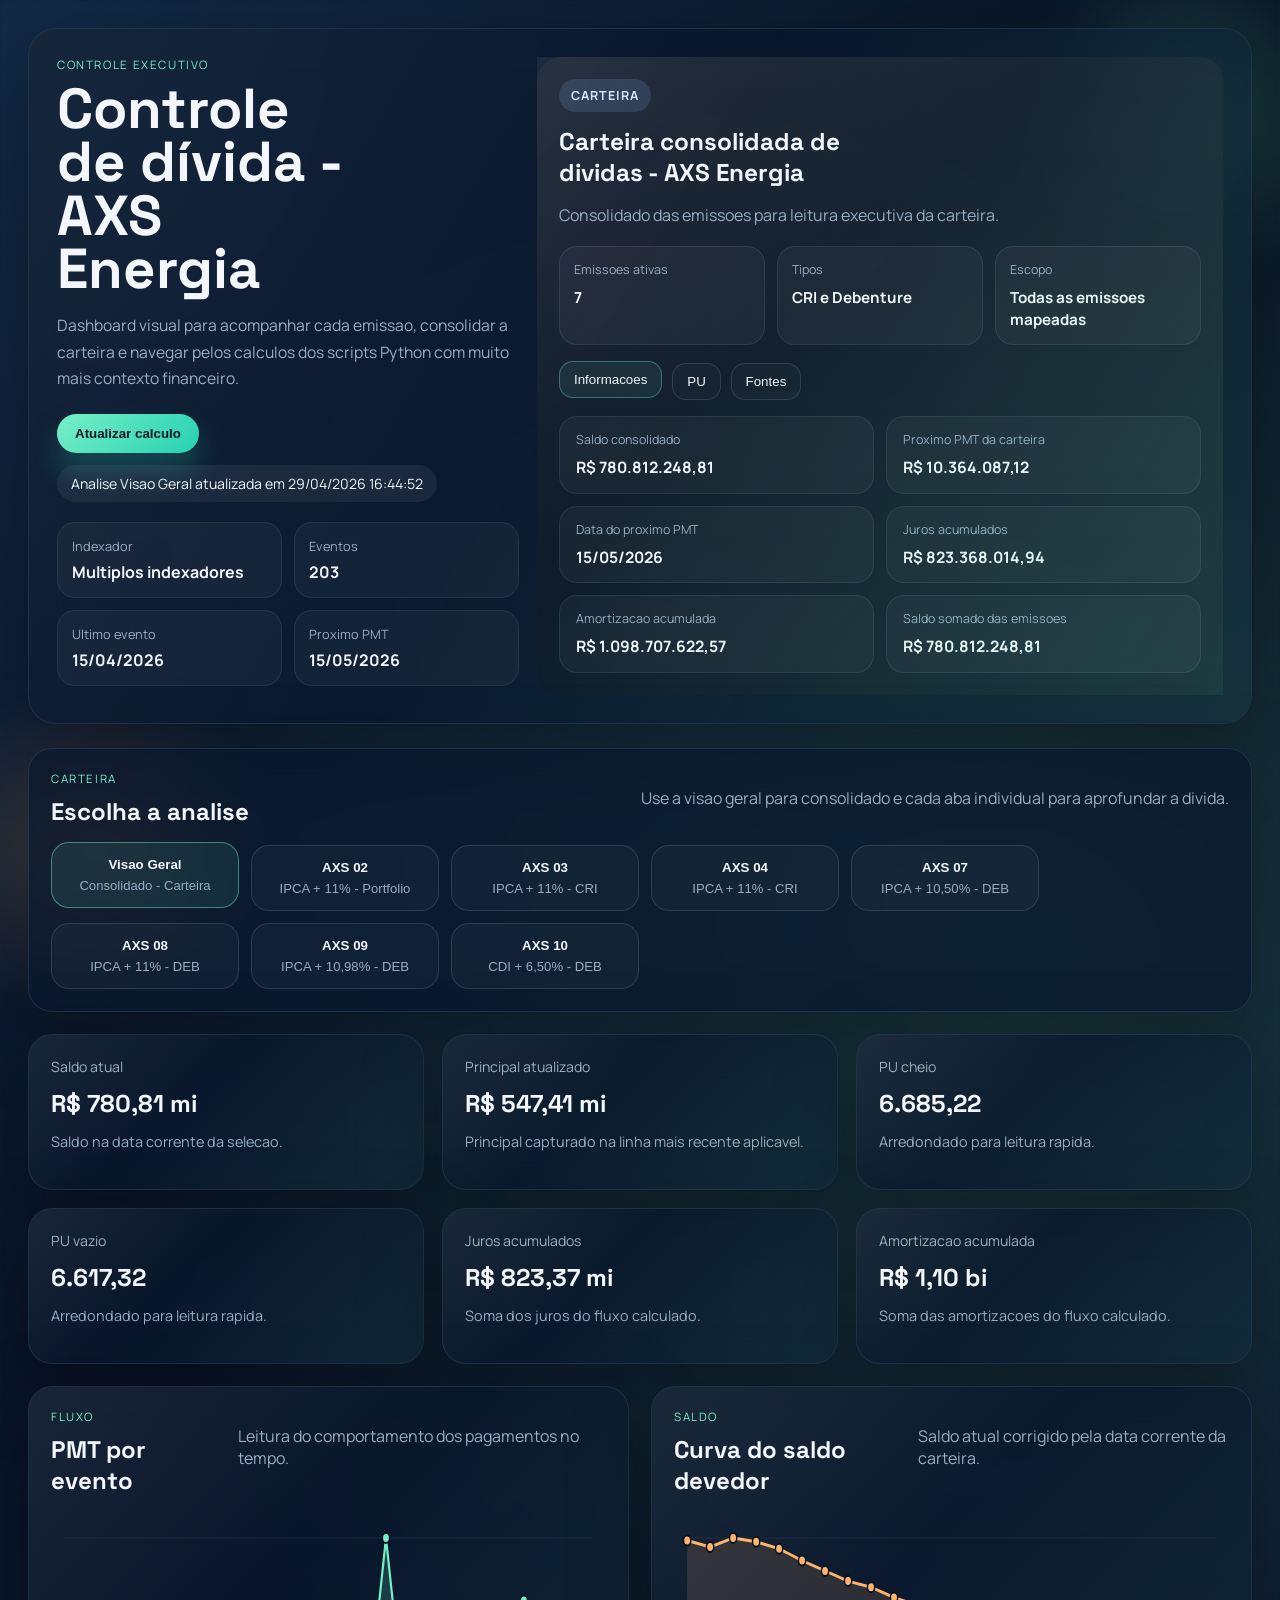
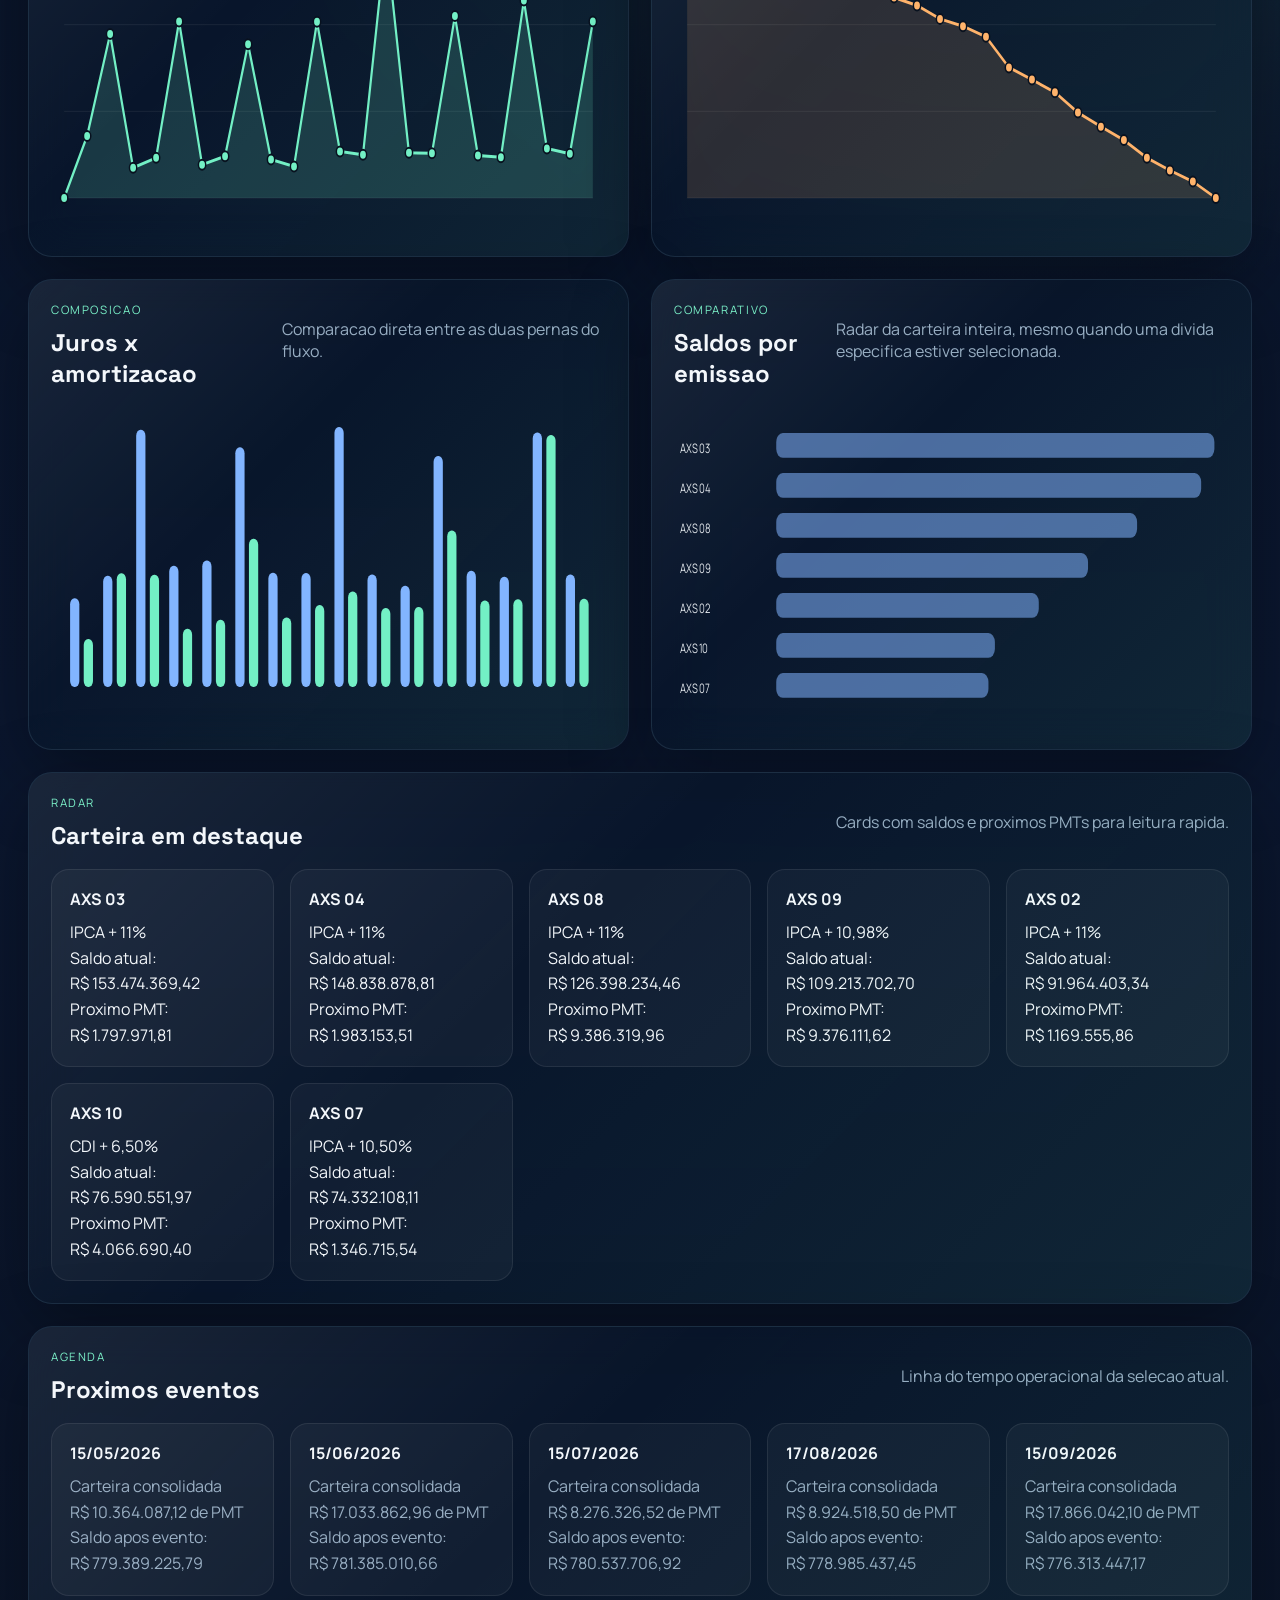
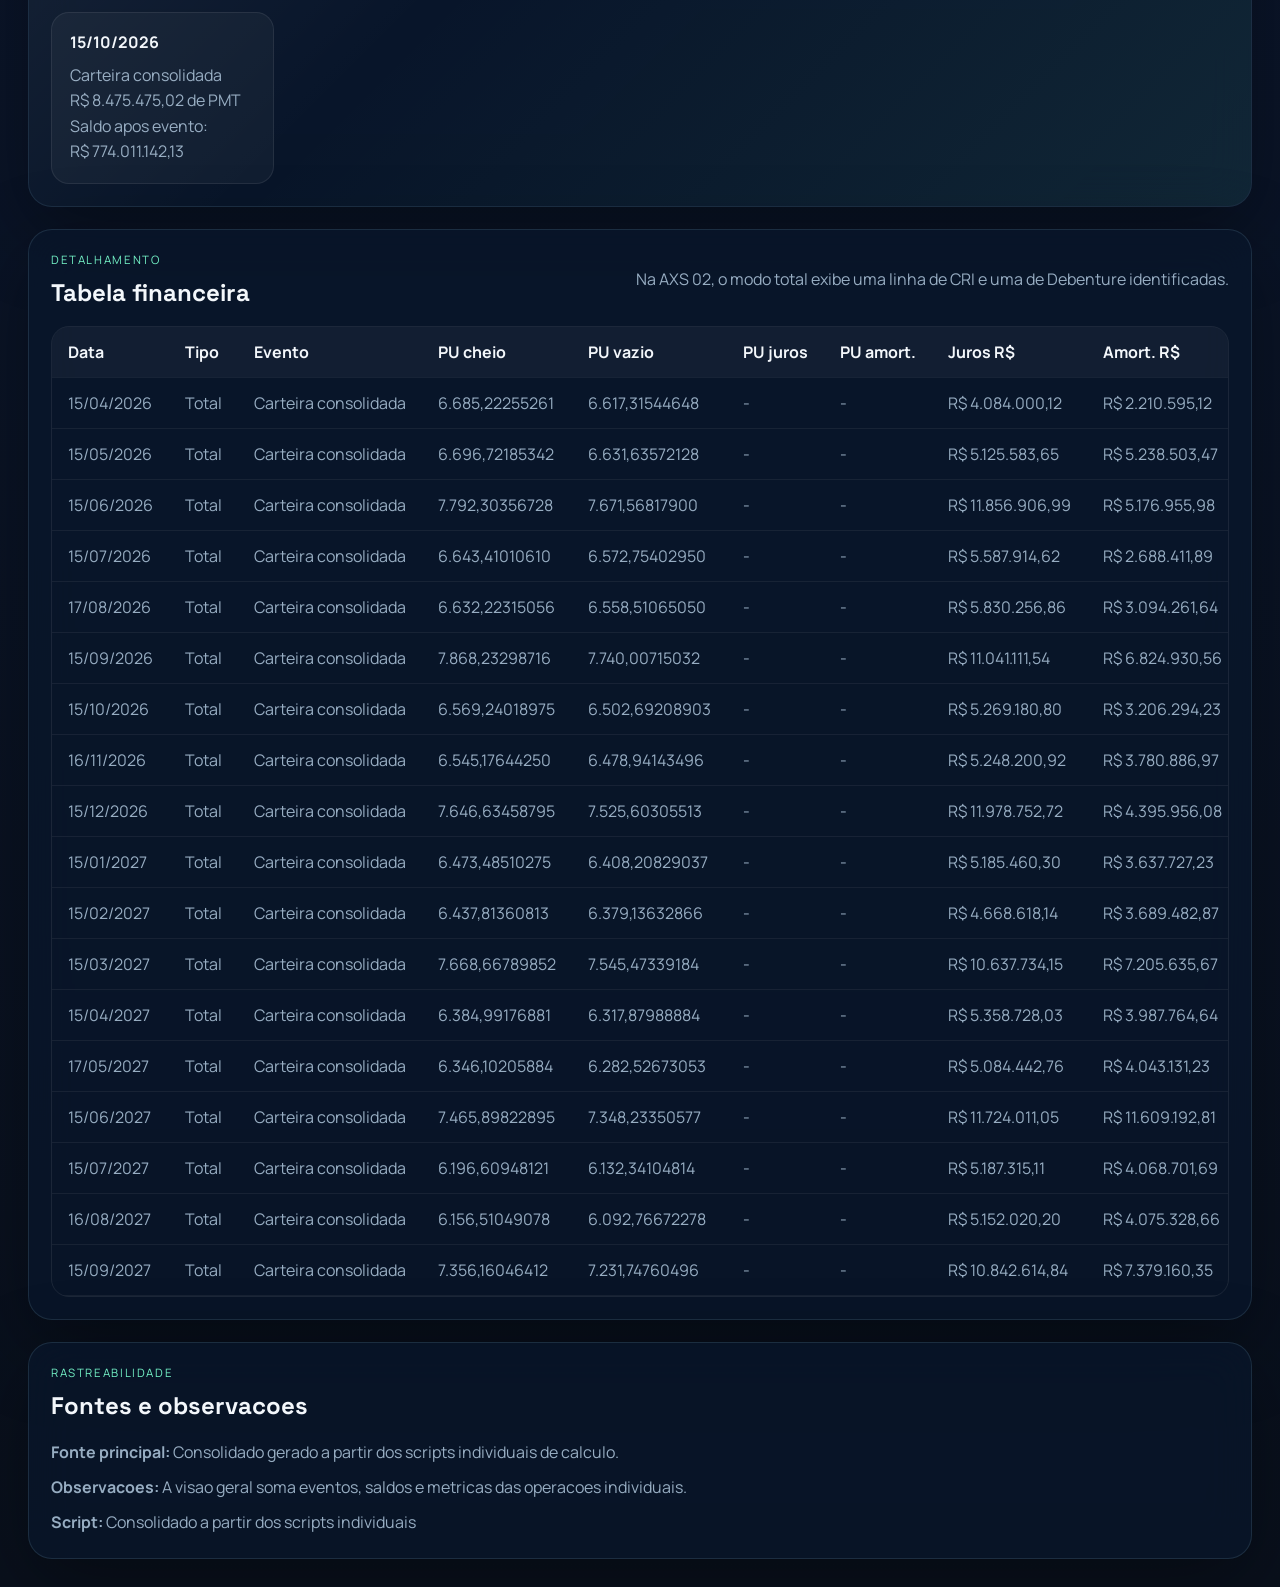
==== index.html @ 57025187 "Add files via upload" ====
<!DOCTYPE html>
<html lang="pt-BR">
<head>
  <meta charset="UTF-8">
  <meta name="viewport" content="width=device-width, initial-scale=1.0">
  <title>Controle de d&iacute;vida - AXS Energia</title>
  <link rel="preconnect" href="https://fonts.googleapis.com">
  <link rel="preconnect" href="https://fonts.gstatic.com" crossorigin>
  <link href="https://fonts.googleapis.com/css2?family=Space+Grotesk:wght@400;500;700&family=Manrope:wght@400;500;600;700;800&display=swap" rel="stylesheet">
  <link rel="stylesheet" href="./dashboard.css">
</head>
<body>
  <div class="page-shell">
    <div class="ambient ambient-a"></div>
    <div class="ambient ambient-b"></div>

    <header class="hero">
      <div class="hero-copy">
        <p class="eyebrow">Controle executivo</p>
        <h1>Controle de d&iacute;vida - AXS Energia</h1>
        <p class="hero-text">
          Dashboard visual para acompanhar cada emissao, consolidar a carteira e navegar
          pelos calculos dos scripts Python com muito mais contexto financeiro.
        </p>
        <div class="hero-actions">
          <button id="refreshButton" class="primary-button" type="button">Atualizar calculo</button>
          <span id="statusPill" class="status-pill">Carregando operacoes...</span>
        </div>
        <div id="heroMiniMetrics" class="hero-mini-metrics"></div>
      </div>

      <section class="instrument-panel tilt-card">
        <div class="instrument-header">
          <span id="operationBadge" class="badge-pill">Carteira</span>
          <h2 id="activeOperationName">Selecionando operacao...</h2>
          <p id="activeOperationDescription" class="highlight-text">Preparando o dashboard.</p>
        </div>

        <div id="identityGrid" class="identity-grid"></div>

        <div class="info-tabs">
          <button class="info-tab active" data-panel="overview" type="button">Informacoes</button>
          <button class="info-tab" data-panel="pu" type="button">PU</button>
          <button class="info-tab" data-panel="sources" type="button">Fontes</button>
        </div>

        <div id="infoPanelContent" class="info-panel-content"></div>
      </section>
    </header>

    <main class="content-grid">
      <section class="panel panel-wide">
        <div class="panel-header">
          <div>
            <p class="section-kicker">Carteira</p>
            <h2>Escolha a analise</h2>
          </div>
          <p class="section-note">Use a visao geral para consolidado e cada aba individual para aprofundar a divida.</p>
        </div>
        <div id="operationTabs" class="operation-tabs"></div>
        <div id="variantSection" class="variant-section hidden">
          <div class="variant-header">
            <span>Visao da AXS 02</span>
            <small>Sem selecao extra, o dashboard mostra o total somado de CRI + Debenture.</small>
          </div>
          <div id="variantTabs" class="variant-tabs"></div>
        </div>
      </section>

      <section id="metricsGrid" class="metrics-grid"></section>

      <section class="panel chart-panel tilt-card">
        <div class="panel-header">
          <div>
            <p class="section-kicker">Fluxo</p>
            <h2>PMT por evento</h2>
          </div>
          <p class="section-note">Leitura do comportamento dos pagamentos no tempo.</p>
        </div>
        <div class="chart-wrap">
          <svg id="paymentsChart" class="chart-svg" viewBox="0 0 760 320" preserveAspectRatio="none"></svg>
          <div id="paymentsTooltip" class="chart-tooltip hidden"></div>
        </div>
      </section>

      <section class="panel chart-panel tilt-card">
        <div class="panel-header">
          <div>
            <p class="section-kicker">Saldo</p>
            <h2>Curva do saldo devedor</h2>
          </div>
          <p class="section-note">Saldo atual corrigido pela data corrente da carteira.</p>
        </div>
        <div class="chart-wrap">
          <svg id="balanceChart" class="chart-svg" viewBox="0 0 760 320" preserveAspectRatio="none"></svg>
          <div id="balanceTooltip" class="chart-tooltip hidden"></div>
        </div>
      </section>

      <section class="panel chart-panel tilt-card">
        <div class="panel-header">
          <div>
            <p class="section-kicker">Composicao</p>
            <h2>Juros x amortizacao</h2>
          </div>
          <p class="section-note">Comparacao direta entre as duas pernas do fluxo.</p>
        </div>
        <div class="chart-wrap">
          <svg id="compositionChart" class="chart-svg" viewBox="0 0 760 320" preserveAspectRatio="none"></svg>
          <div id="compositionTooltip" class="chart-tooltip hidden"></div>
        </div>
      </section>

      <section class="panel chart-panel tilt-card">
        <div class="panel-header">
          <div>
            <p class="section-kicker">Comparativo</p>
            <h2>Saldos por emissao</h2>
          </div>
          <p class="section-note">Radar da carteira inteira, mesmo quando uma divida especifica estiver selecionada.</p>
        </div>
        <div class="chart-wrap">
          <svg id="comparisonChart" class="chart-svg" viewBox="0 0 760 320" preserveAspectRatio="none"></svg>
          <div id="comparisonTooltip" class="chart-tooltip hidden"></div>
        </div>
      </section>

      <section class="panel panel-wide tilt-card">
        <div class="panel-header">
          <div>
            <p class="section-kicker">Radar</p>
            <h2>Carteira em destaque</h2>
          </div>
          <p class="section-note">Cards com saldos e proximos PMTs para leitura rapida.</p>
        </div>
        <div id="comparisonCards" class="comparison-cards"></div>
      </section>

      <section class="panel panel-wide tilt-card">
        <div class="panel-header">
          <div>
            <p class="section-kicker">Agenda</p>
            <h2>Proximos eventos</h2>
          </div>
          <p class="section-note">Linha do tempo operacional da selecao atual.</p>
        </div>
        <div id="timeline" class="timeline"></div>
      </section>

      <section class="panel panel-wide">
        <div class="panel-header">
          <div>
            <p class="section-kicker">Detalhamento</p>
            <h2>Tabela financeira</h2>
          </div>
          <p class="section-note">Na AXS 02, o modo total exibe uma linha de CRI e uma de Debenture identificadas.</p>
        </div>
        <div class="table-shell">
          <table class="data-table">
            <thead>
              <tr>
                <th>Data</th>
                <th>Tipo</th>
                <th>Evento</th>
                <th>PU cheio</th>
                <th>PU vazio</th>
                <th>PU juros</th>
                <th>PU amort.</th>
                <th>Juros R$</th>
                <th>Amort. R$</th>
                <th>PMT total</th>
                <th>Principal</th>
                <th>Saldo</th>
              </tr>
            </thead>
            <tbody id="eventsTableBody"></tbody>
          </table>
        </div>
      </section>

      <section class="panel panel-wide source-panel">
        <div class="panel-header">
          <div>
            <p class="section-kicker">Rastreabilidade</p>
            <h2>Fontes e observacoes</h2>
          </div>
        </div>
        <div id="sourceInfo" class="source-info"></div>
      </section>
    </main>
  </div>

  <script src="./dashboard.js"></script>
</body>
</html>
---- dashboard.css ----
:root {
  --panel: rgba(9, 23, 43, 0.72);
  --panel-border: rgba(170, 225, 255, 0.12);
  --text: #f3f7fb;
  --muted: #97adc2;
  --accent: #73f0c5;
  --accent-strong: #21d0b2;
  --accent-blue: #82b5ff;
  --shadow: 0 24px 80px rgba(0, 0, 0, 0.35);
}

* {
  box-sizing: border-box;
}

html,
body {
  margin: 0;
  min-height: 100%;
  background:
    radial-gradient(circle at top left, rgba(72, 158, 255, 0.18), transparent 28%),
    radial-gradient(circle at 80% 20%, rgba(115, 240, 197, 0.18), transparent 24%),
    linear-gradient(180deg, #07111f 0%, #0b1730 48%, #09101c 100%);
  color: var(--text);
  font-family: "Manrope", sans-serif;
}

body {
  overflow-x: hidden;
}

.page-shell {
  position: relative;
  padding: 28px;
}

.ambient {
  position: fixed;
  width: 340px;
  height: 340px;
  filter: blur(30px);
  opacity: 0.28;
  pointer-events: none;
}

.ambient-a {
  top: -60px;
  right: -80px;
  background: radial-gradient(circle, rgba(115, 240, 197, 0.85), transparent 68%);
}

.ambient-b {
  bottom: -120px;
  left: -80px;
  background: radial-gradient(circle, rgba(255, 179, 107, 0.85), transparent 70%);
}

.hero,
.panel,
.metric-card {
  backdrop-filter: blur(22px);
  background: var(--panel);
  border: 1px solid var(--panel-border);
  box-shadow: var(--shadow);
}

.hero {
  display: grid;
  grid-template-columns: minmax(320px, 0.74fr) minmax(460px, 1.1fr);
  gap: 18px;
  padding: 28px;
  border-radius: 28px;
  position: relative;
  overflow: hidden;
}

.hero::after {
  content: "";
  position: absolute;
  inset: 0;
  background: linear-gradient(120deg, rgba(255, 255, 255, 0.05), transparent 45%, rgba(115, 240, 197, 0.1));
  pointer-events: none;
}

.eyebrow,
.section-kicker {
  text-transform: uppercase;
  letter-spacing: 0.14em;
  font-size: 0.72rem;
  color: var(--accent);
  margin: 0 0 10px;
}

.hero h1,
.hero h2,
.panel h2,
.metric-value {
  font-family: "Space Grotesk", sans-serif;
  margin: 0;
}

.hero h1 {
  max-width: 8ch;
  font-size: clamp(2.1rem, 4.4vw, 4rem);
  line-height: 0.95;
}

.hero-text,
.highlight-text,
.section-note,
.source-info,
.timeline-item p,
.metric-subtitle,
.identity-card span,
.data-pair label,
.variant-header small {
  color: var(--muted);
}

.hero-text {
  max-width: 52ch;
  font-size: 0.98rem;
  line-height: 1.7;
  margin: 16px 0 0;
}

.hero-actions {
  display: flex;
  align-items: center;
  gap: 12px;
  margin-top: 22px;
  flex-wrap: wrap;
}

.hero-mini-metrics {
  display: grid;
  grid-template-columns: repeat(2, minmax(0, 1fr));
  gap: 12px;
  margin-top: 20px;
}

.hero-mini-card,
.identity-card,
.comparison-card,
.timeline-item,
.data-pair,
.variant-tab {
  border-radius: 18px;
  background: rgba(255, 255, 255, 0.04);
  border: 1px solid rgba(255, 255, 255, 0.08);
}

.hero-mini-card {
  padding: 14px;
}

.hero-mini-card span {
  display: block;
  color: var(--muted);
  font-size: 0.8rem;
  margin-bottom: 6px;
}

.hero-mini-card strong {
  font-size: 1rem;
}

.primary-button {
  border: 0;
  border-radius: 999px;
  padding: 12px 18px;
  background: linear-gradient(135deg, var(--accent), var(--accent-strong));
  color: #07111f;
  font-weight: 800;
  cursor: pointer;
  transition: transform 180ms ease, box-shadow 180ms ease;
  box-shadow: 0 18px 30px rgba(33, 208, 178, 0.25);
}

.primary-button:hover {
  transform: translateY(-2px) scale(1.01);
}

.status-pill {
  border-radius: 999px;
  padding: 9px 14px;
  background: rgba(255, 255, 255, 0.06);
  color: var(--text);
  font-size: 0.88rem;
}

.instrument-panel {
  border-radius: 24px;
  padding: 22px;
  align-self: stretch;
  justify-self: end;
  width: 100%;
  max-width: 760px;
  background:
    linear-gradient(180deg, rgba(255, 255, 255, 0.06), rgba(255, 255, 255, 0.02)),
    rgba(8, 17, 31, 0.65);
}

.instrument-header h2 {
  font-size: clamp(1.4rem, 1.9vw, 2rem);
  margin-top: 14px;
  max-width: 20ch;
}

.badge-pill {
  display: inline-flex;
  align-items: center;
  justify-content: center;
  min-width: 64px;
  border-radius: 999px;
  padding: 8px 12px;
  background: rgba(130, 181, 255, 0.16);
  color: #d8e6ff;
  font-size: 0.78rem;
  font-weight: 700;
  letter-spacing: 0.08em;
  text-transform: uppercase;
}

.identity-grid {
  display: grid;
  grid-template-columns: repeat(3, minmax(0, 1fr));
  gap: 12px;
  margin-top: 20px;
}

.identity-card {
  padding: 14px;
}

.identity-card span {
  display: block;
  font-size: 0.78rem;
  margin-bottom: 8px;
}

.identity-card strong {
  font-size: 0.95rem;
}

.info-tabs {
  display: flex;
  gap: 10px;
  margin-top: 18px;
  flex-wrap: wrap;
}

.info-tab {
  border: 1px solid rgba(255, 255, 255, 0.12);
  background: rgba(255, 255, 255, 0.02);
  color: var(--text);
  border-radius: 14px;
  padding: 10px 14px;
  cursor: pointer;
  transition: transform 180ms ease, background 180ms ease, border-color 180ms ease;
}

.info-tab.active,
.info-tab:hover,
.variant-tab.active,
.variant-tab:hover {
  transform: translateY(-2px);
  background: rgba(115, 240, 197, 0.08);
  border-color: rgba(115, 240, 197, 0.35);
}

.info-panel-content {
  margin-top: 16px;
}

.info-grid {
  display: grid;
  grid-template-columns: repeat(2, minmax(0, 1fr));
  gap: 12px;
}

.data-pair {
  padding: 14px 16px;
}

.data-pair label {
  display: block;
  font-size: 0.78rem;
  margin-bottom: 8px;
}

.data-pair strong {
  font-size: 0.98rem;
  line-height: 1.45;
}

.content-grid {
  display: grid;
  grid-template-columns: repeat(12, minmax(0, 1fr));
  gap: 22px;
  margin-top: 24px;
}

.panel,
.metric-card {
  border-radius: 24px;
  padding: 22px;
  position: relative;
  overflow: hidden;
}

.panel-wide {
  grid-column: span 12;
}

.chart-panel {
  grid-column: span 6;
}

.metrics-grid {
  grid-column: span 12;
  display: grid;
  grid-template-columns: repeat(6, minmax(0, 1fr));
  gap: 18px;
}

.metric-card {
  min-height: 150px;
}

.metric-title {
  font-size: 0.88rem;
  color: var(--muted);
  margin: 0 0 12px;
}

.metric-value {
  font-size: clamp(1.35rem, 1.9vw, 2.2rem);
}

.metric-subtitle {
  margin-top: 12px;
  font-size: 0.9rem;
  line-height: 1.5;
}

.panel-header {
  display: flex;
  justify-content: space-between;
  align-items: flex-start;
  gap: 16px;
  margin-bottom: 18px;
}

.operation-tabs,
.variant-tabs {
  display: flex;
  flex-wrap: wrap;
  gap: 12px;
}

.operation-tab,
.variant-tab {
  border: 1px solid rgba(255, 255, 255, 0.12);
  background: rgba(255, 255, 255, 0.03);
  color: var(--text);
  border-radius: 18px;
  padding: 14px 16px;
  min-width: 188px;
  cursor: pointer;
  transition: transform 180ms ease, border-color 180ms ease, background 180ms ease;
}

.variant-section {
  margin-top: 18px;
  padding-top: 18px;
  border-top: 1px solid rgba(255, 255, 255, 0.08);
}

.variant-section.hidden {
  display: none;
}

.variant-header {
  display: flex;
  justify-content: space-between;
  align-items: baseline;
  gap: 12px;
  margin-bottom: 12px;
}

.variant-header span {
  font-size: 0.92rem;
  font-weight: 700;
}

.variant-header small {
  font-size: 0.84rem;
}

.variant-tab {
  min-width: 140px;
  padding: 12px 14px;
}

.operation-tab:hover,
.operation-tab.active {
  transform: translateY(-3px);
  background: rgba(115, 240, 197, 0.09);
  border-color: rgba(115, 240, 197, 0.45);
}

.operation-tab strong,
.operation-tab span {
  display: block;
}

.operation-tab span {
  color: var(--muted);
  font-size: 0.82rem;
  margin-top: 6px;
}

.chart-wrap {
  position: relative;
  height: 320px;
}

.chart-svg {
  width: 100%;
  height: 100%;
  overflow: visible;
}

.chart-tooltip {
  position: absolute;
  min-width: 180px;
  padding: 12px 14px;
  border-radius: 14px;
  background: rgba(5, 14, 25, 0.95);
  border: 1px solid rgba(115, 240, 197, 0.26);
  box-shadow: 0 16px 40px rgba(0, 0, 0, 0.28);
  pointer-events: none;
  transform: translate(-50%, calc(-100% - 14px));
  z-index: 4;
}

.chart-tooltip.hidden {
  display: none;
}

.comparison-cards {
  display: grid;
  grid-template-columns: repeat(auto-fit, minmax(220px, 1fr));
  gap: 16px;
}

.comparison-card,
.timeline-item {
  padding: 18px;
}

.comparison-card h3,
.timeline-item h3 {
  margin: 0 0 10px;
  font-size: 1rem;
}

.comparison-card p,
.timeline-item p {
  margin: 0;
  line-height: 1.6;
}

.timeline {
  display: grid;
  grid-template-columns: repeat(auto-fit, minmax(220px, 1fr));
  gap: 16px;
}

.table-shell {
  overflow: auto;
  border-radius: 18px;
  border: 1px solid rgba(255, 255, 255, 0.08);
}

.data-table {
  width: 100%;
  border-collapse: collapse;
  min-width: 1360px;
}

.data-table thead {
  background: rgba(255, 255, 255, 0.04);
}

.data-table th,
.data-table td {
  padding: 14px 16px;
  text-align: left;
  border-bottom: 1px solid rgba(255, 255, 255, 0.06);
  white-space: nowrap;
}

.data-table td {
  color: var(--muted);
}

.source-info {
  display: grid;
  gap: 8px;
  line-height: 1.7;
}

.tilt-card {
  transform-style: preserve-3d;
  transition: transform 220ms ease, box-shadow 220ms ease;
}

.tilt-card::before,
.metric-card::before {
  content: "";
  position: absolute;
  inset: 0;
  background: linear-gradient(135deg, rgba(255, 255, 255, 0.07), transparent 40%, rgba(115, 240, 197, 0.08));
  pointer-events: none;
}

@media (max-width: 1280px) {
  .metrics-grid {
    grid-template-columns: repeat(3, minmax(0, 1fr));
  }
}

@media (max-width: 1100px) {
  .hero,
  .chart-panel,
  .metrics-grid {
    grid-column: span 12;
  }

  .hero {
    grid-template-columns: 1fr;
  }

  .hero-mini-metrics,
  .identity-grid,
  .info-grid,
  .metrics-grid {
    grid-template-columns: repeat(2, minmax(0, 1fr));
  }

  .instrument-panel {
    max-width: none;
  }
}

@media (max-width: 720px) {
  .page-shell {
    padding: 16px;
  }

  .hero,
  .panel,
  .metric-card,
  .instrument-panel {
    border-radius: 20px;
    padding: 18px;
  }

  .hero-mini-metrics,
  .identity-grid,
  .info-grid,
  .metrics-grid {
    grid-template-columns: 1fr;
  }

  .chart-panel {
    grid-column: span 12;
  }

  .panel-header,
  .variant-header {
    flex-direction: column;
  }
}
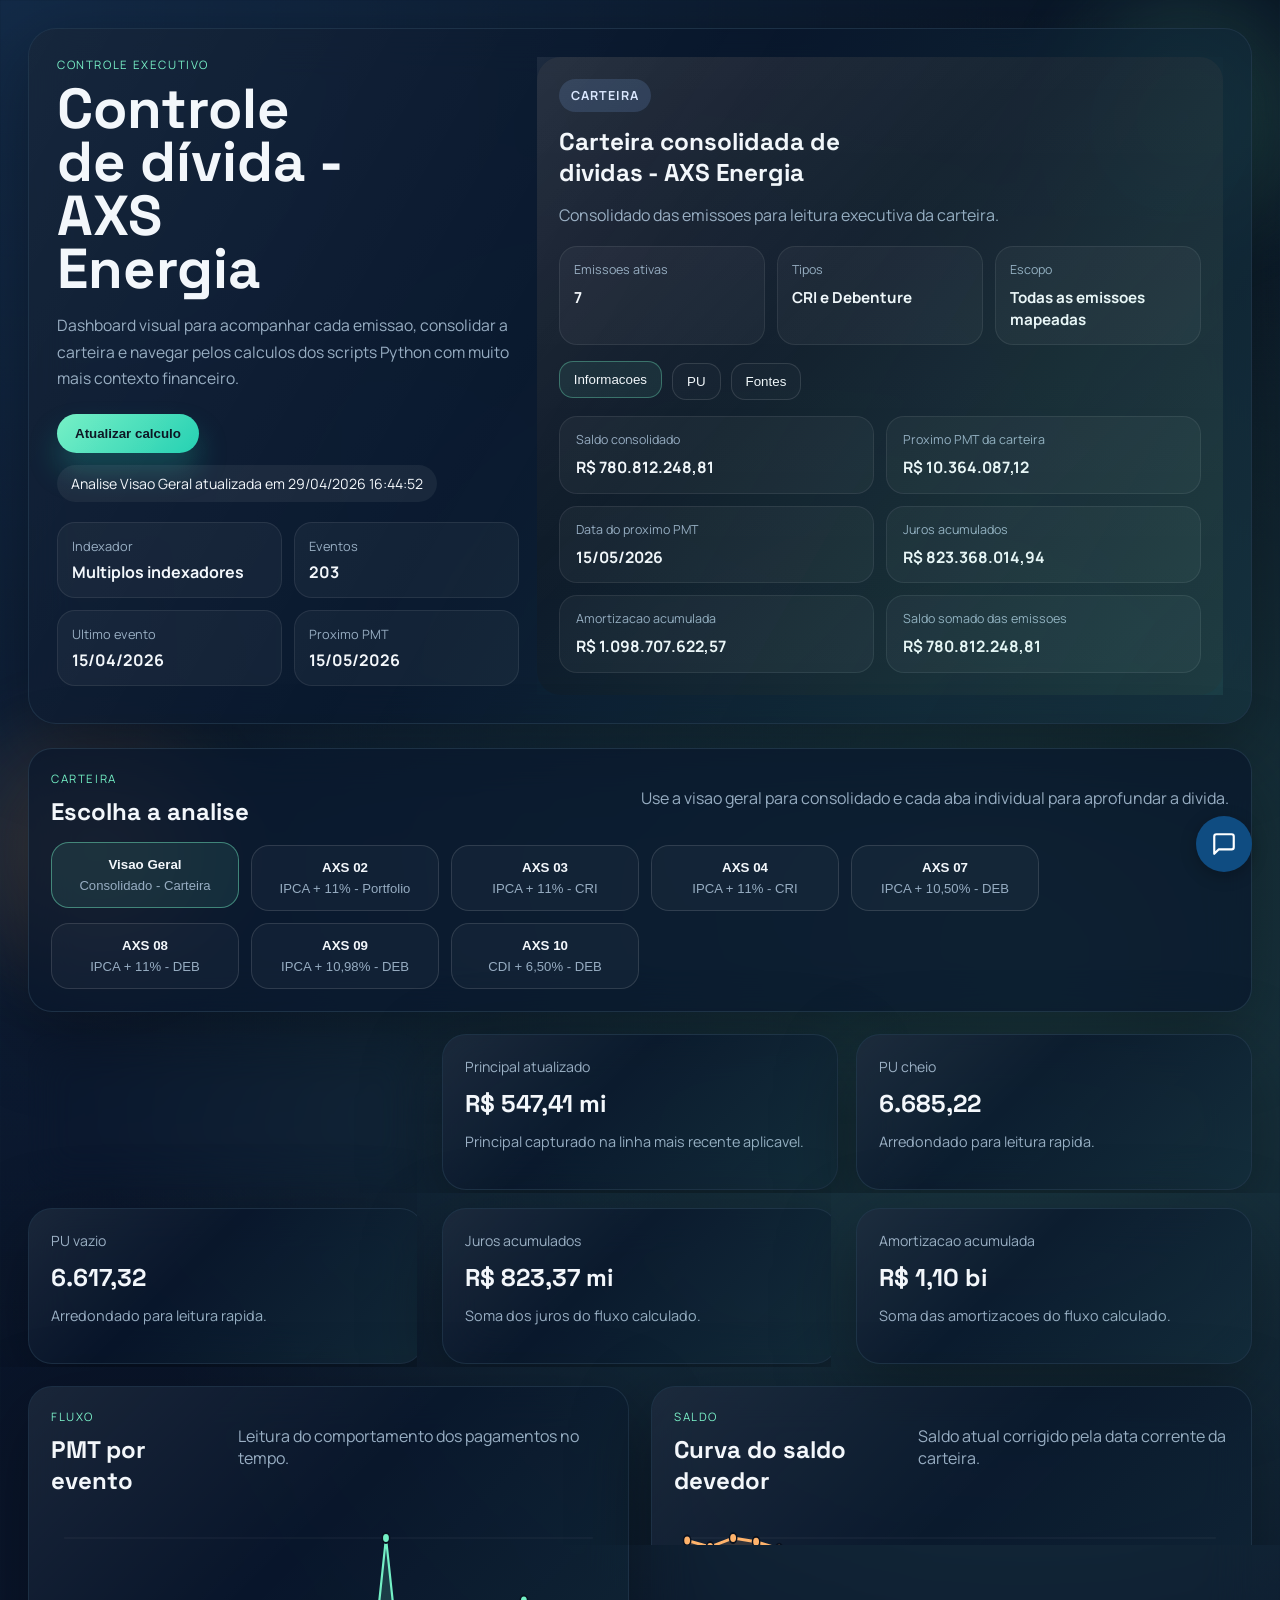
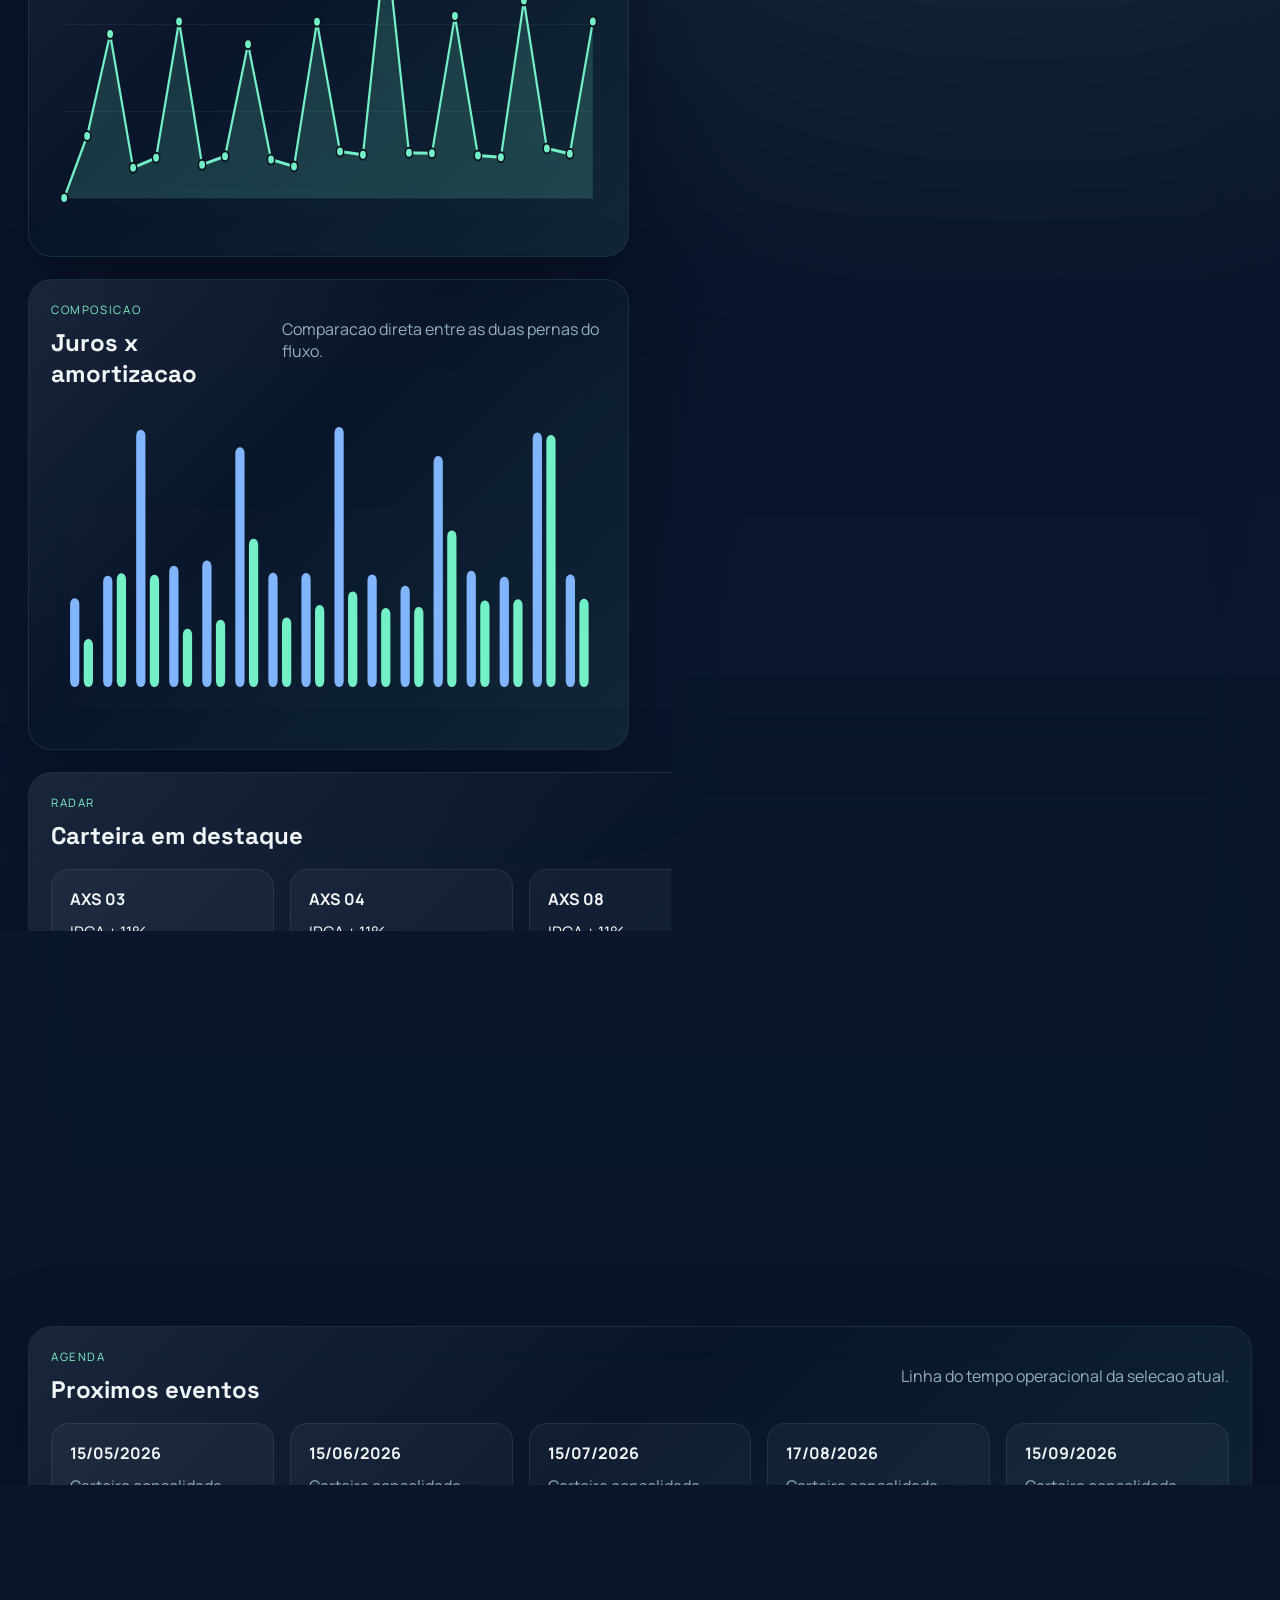
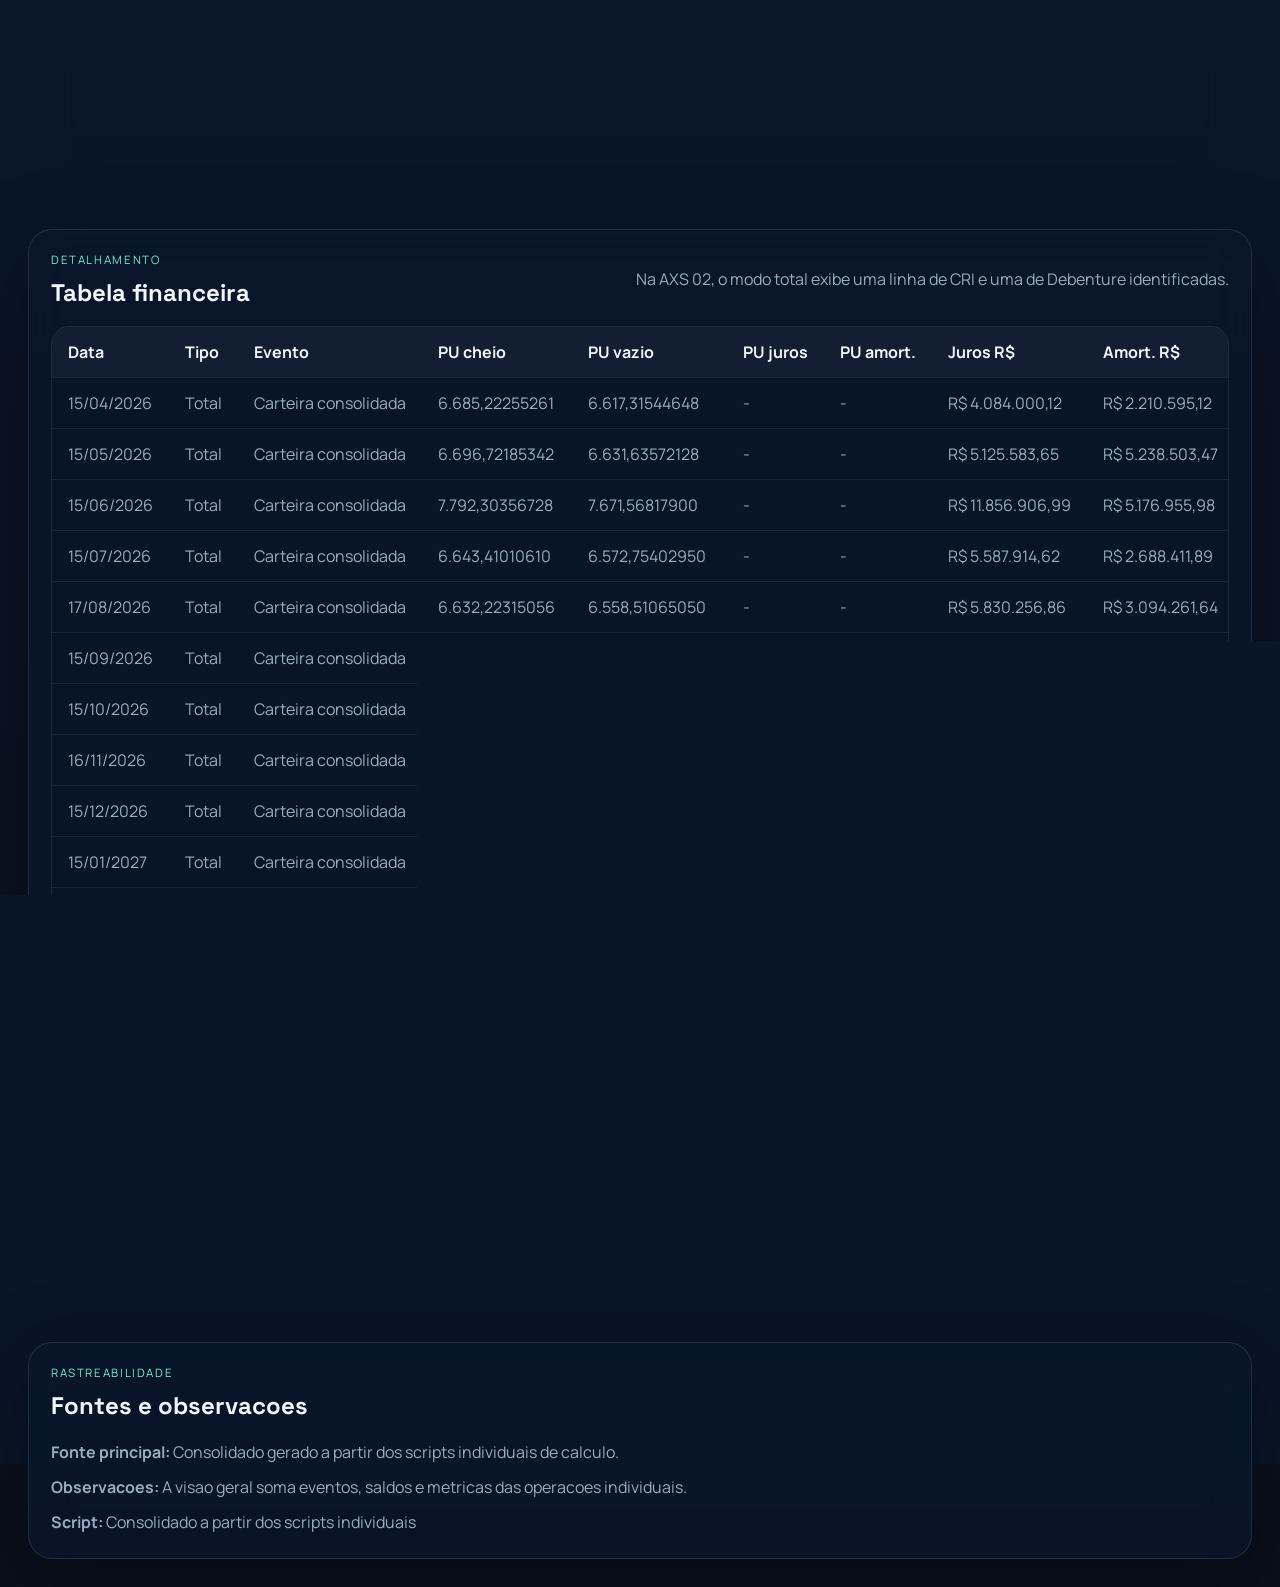
==== commit 5ff039aa: "Fix HTML encoding issues in index.html" ====
--- a/index.html
+++ b/index.html
@@ -1,6 +1,6 @@
 <!DOCTYPE html>
 <html lang="pt-BR">
-<head>
+<head> 
   <meta charset="UTF-8">
   <meta name="viewport" content="width=device-width, initial-scale=1.0">
   <title>Controle de d&iacute;vida - AXS Energia</title>
@@ -191,5 +191,6 @@
   </div>
 
   <script src="./dashboard.js"></script>
+  <script src="chat-widget.js"></script>
 </body>
 </html>
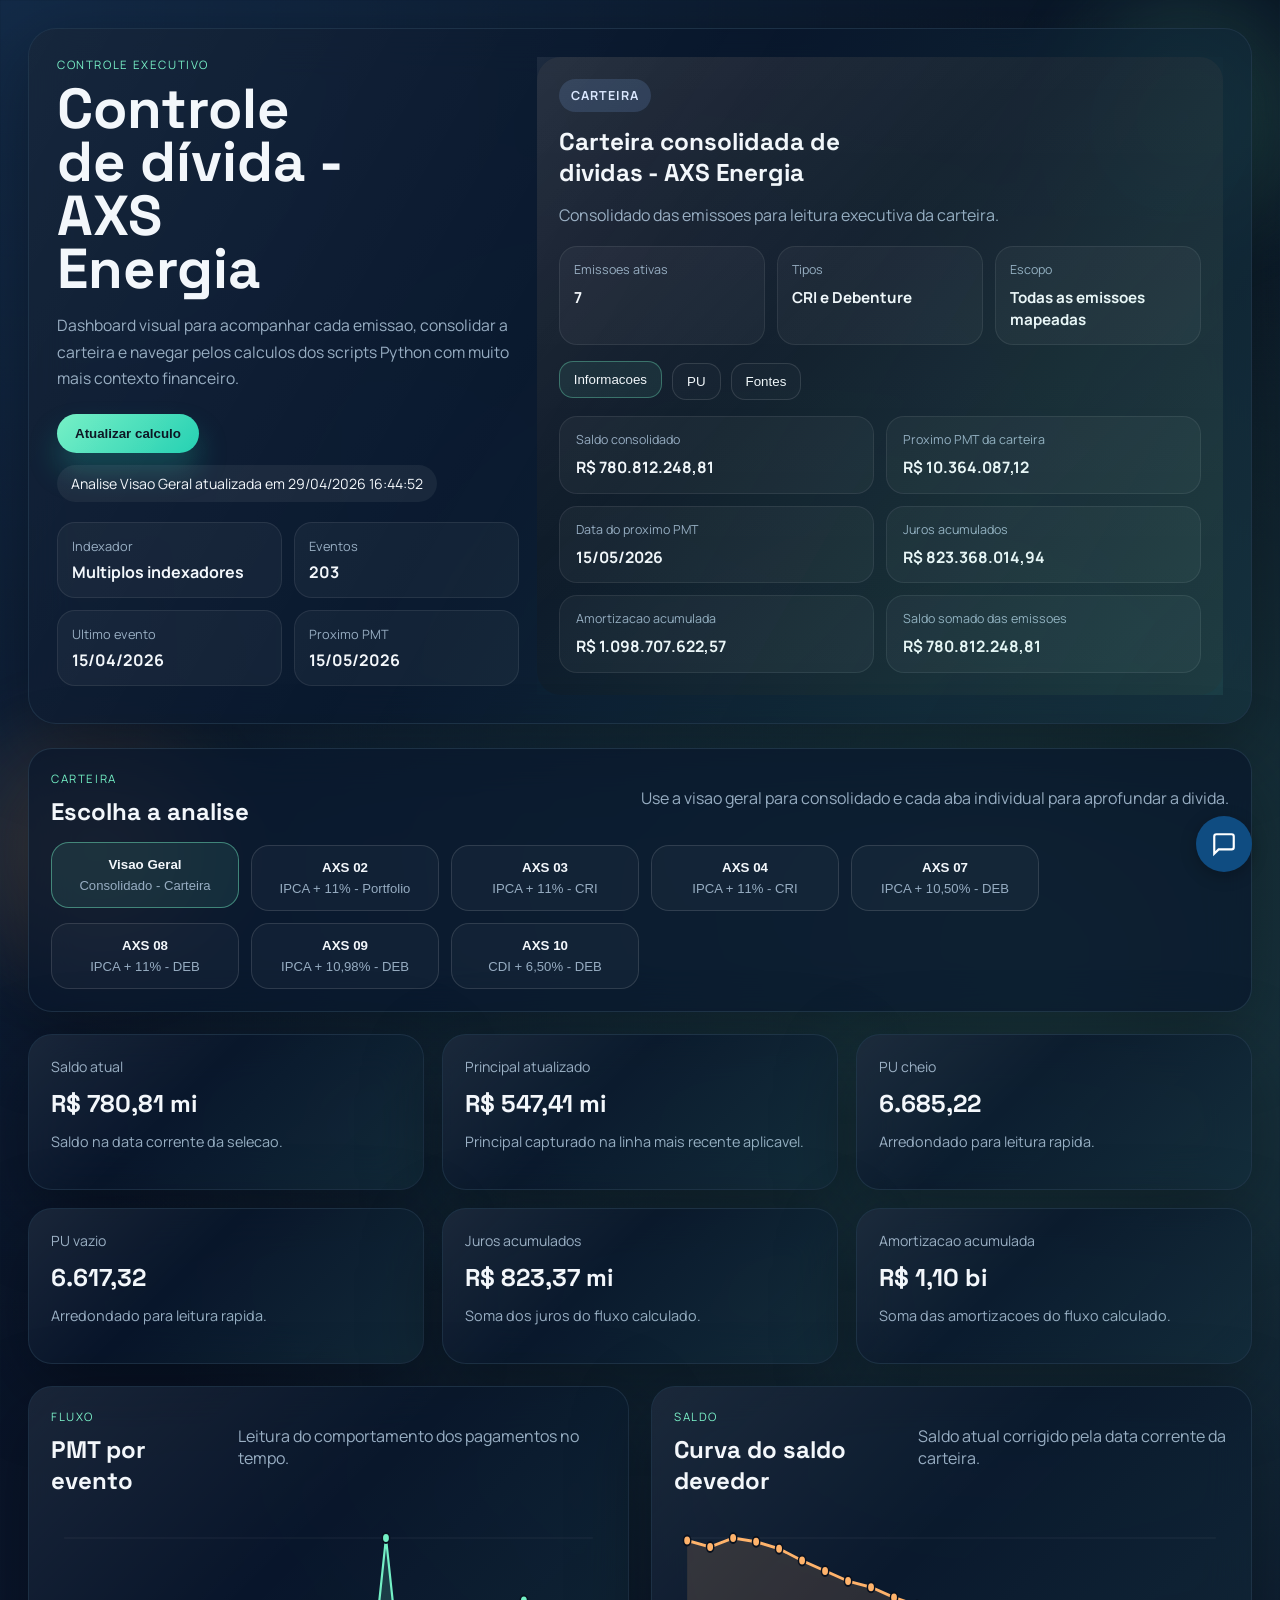
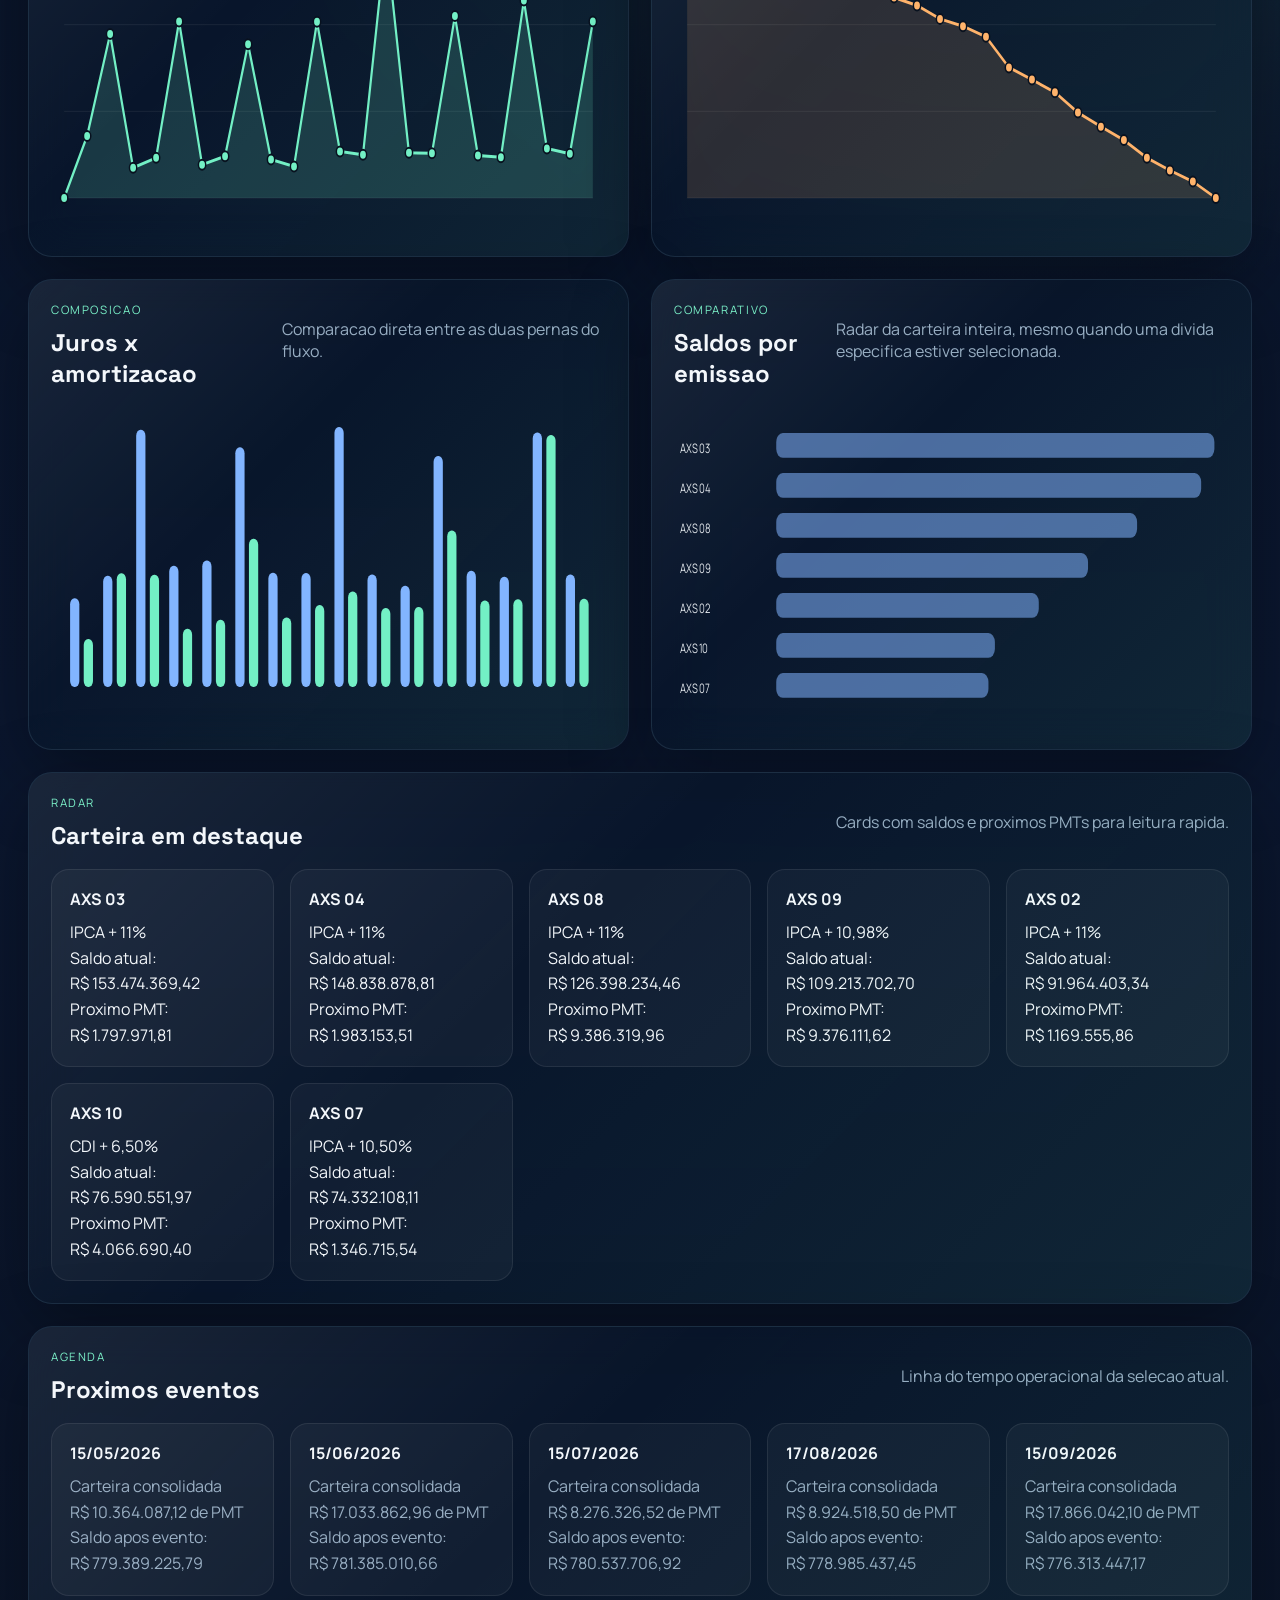
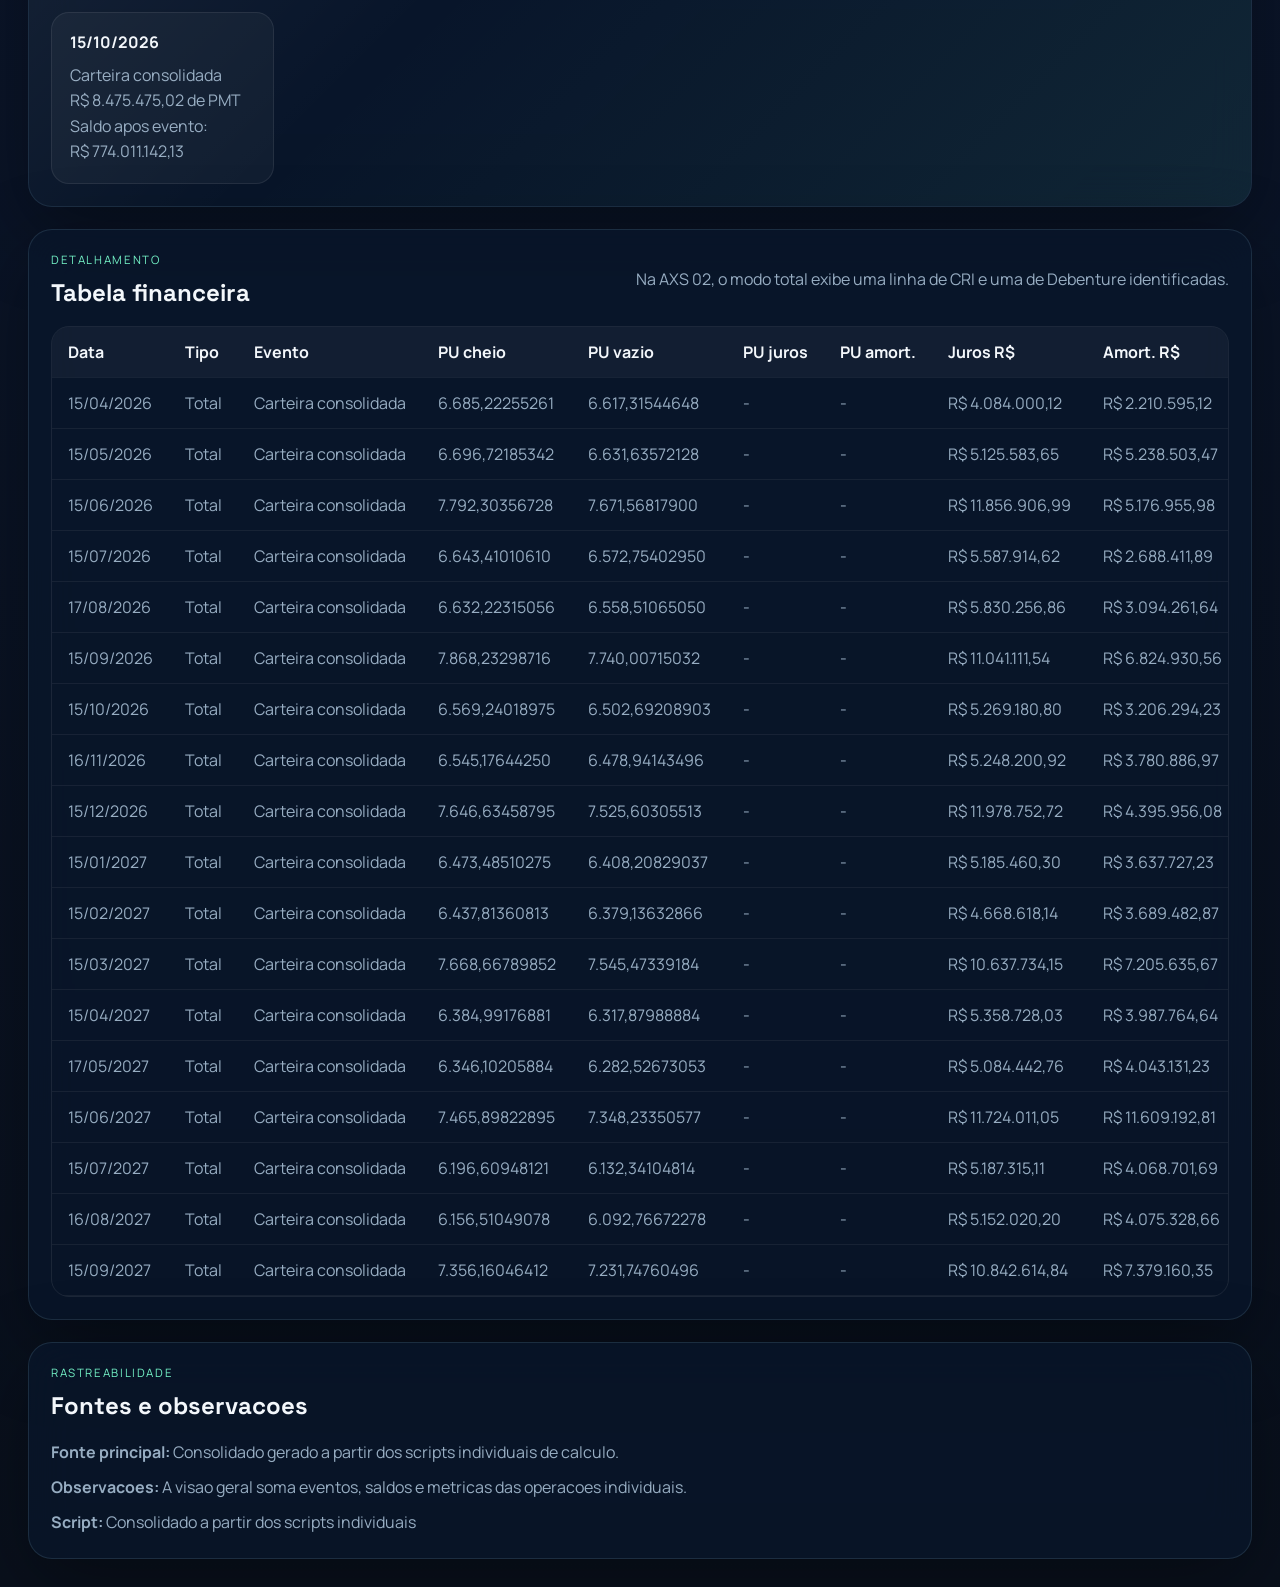
==== commit e262f2ac: "Update index.html with new chat widget functionality" ====
--- a/index.html
+++ b/index.html
@@ -191,6 +191,93 @@
   </div>
 
   <script src="./dashboard.js"></script>
-  <script src="chat-widget.js"></script>
+  <script>
+(function () {
+  const API_URL = "/api/chat";
+  const MAX_HISTORICO = 10;
+  let historico = [];
+  let carregando = false;
+  const style = document.createElement("style");
+  style.textContent = `
+    #axs-chat-btn { position: fixed; bottom: 28px; right: 28px; width: 56px; height: 56px; border-radius: 50%; background: #0f4c81; color: #fff; border: none; cursor: pointer; display: flex; align-items: center; justify-content: center; box-shadow: 0 4px 16px rgba(0,0,0,0.25); z-index: 9998; transition: transform 0.2s; }
+    #axs-chat-btn:hover { background: #1565a8; transform: scale(1.07); }
+    #axs-chat-box { position: fixed; bottom: 96px; right: 28px; width: 360px; max-height: 520px; background: #fff; border-radius: 14px; box-shadow: 0 8px 32px rgba(0,0,0,0.2); display: flex; flex-direction: column; z-index: 9999; overflow: hidden; font-family: Inter, system-ui, sans-serif; font-size: 14px; opacity: 0; pointer-events: none; transform: translateY(12px); transition: opacity 0.2s, transform 0.2s; }
+    #axs-chat-box.aberto { opacity: 1; pointer-events: all; transform: translateY(0); }
+    #axs-chat-header { background: #0f4c81; color: #fff; padding: 14px 18px; display: flex; align-items: center; gap: 10px; }
+    #axs-chat-header span { font-weight: 600; font-size: 15px; }
+    #axs-chat-header small { font-size: 11px; opacity: 0.8; display: block; }
+    #axs-chat-fechar { margin-left: auto; background: none; border: none; color: #fff; cursor: pointer; font-size: 20px; opacity: 0.8; }
+    #axs-chat-msgs { flex: 1; overflow-y: auto; padding: 16px; display: flex; flex-direction: column; gap: 12px; background: #f5f7fa; }
+    .axs-msg { max-width: 85%; padding: 10px 14px; border-radius: 12px; line-height: 1.5; word-break: break-word; white-space: pre-wrap; }
+    .axs-msg.usuario { background: #0f4c81; color: #fff; align-self: flex-end; }
+    .axs-msg.ia { background: #fff; color: #1a1a2e; align-self: flex-start; box-shadow: 0 1px 4px rgba(0,0,0,0.08); }
+    .axs-msg.digitando { background: #fff; color: #888; align-self: flex-start; font-style: italic; }
+    #axs-chat-form { display: flex; padding: 12px; gap: 8px; border-top: 1px solid #e5e8ec; background: #fff; }
+    #axs-chat-input { flex: 1; padding: 10px 12px; border: 1px solid #dce1e9; border-radius: 8px; outline: none; font-size: 14px; font-family: inherit; resize: none; }
+    #axs-chat-input:focus { border-color: #0f4c81; }
+    #axs-chat-enviar { background: #0f4c81; color: #fff; border: none; border-radius: 8px; padding: 0 14px; cursor: pointer; font-size: 18px; }
+    #axs-chat-enviar:hover:not(:disabled) { background: #1565a8; }
+    #axs-chat-enviar:disabled { background: #a0b4c8; cursor: not-allowed; }
+  `;
+  document.head.appendChild(style);
+  document.body.insertAdjacentHTML("beforeend", `
+    <button id="axs-chat-btn" title="Assistente de Contratos AXS">
+      <svg width="26" height="26" viewBox="0 0 24 24" fill="none" stroke="currentColor" stroke-width="2"><path d="M21 15a2 2 0 0 1-2 2H7l-4 4V5a2 2 0 0 1 2-2h14a2 2 0 0 1 2 2z"/></svg>
+    </button>
+    <div id="axs-chat-box">
+      <div id="axs-chat-header">
+        <div><span>Assistente AXS</span><small>Perguntas sobre contratos e emissoes</small></div>
+        <button id="axs-chat-fechar">x</button>
+      </div>
+      <div id="axs-chat-msgs">
+        <div class="axs-msg ia">Ola! Faca perguntas sobre os contratos, aditamentos e emissoes de divida da AXS Energia.</div>
+      </div>
+      <div id="axs-chat-form">
+        <textarea id="axs-chat-input" placeholder="Digite sua pergunta..." rows="1"></textarea>
+        <button id="axs-chat-enviar">&#10148;</button>
+      </div>
+    </div>
+  `);
+  const btn = document.getElementById("axs-chat-btn");
+  const box = document.getElementById("axs-chat-box");
+  const fechar = document.getElementById("axs-chat-fechar");
+  const msgs = document.getElementById("axs-chat-msgs");
+  const input = document.getElementById("axs-chat-input");
+  const enviar = document.getElementById("axs-chat-enviar");
+  btn.addEventListener("click", () => { box.classList.toggle("aberto"); if (box.classList.contains("aberto")) input.focus(); });
+  fechar.addEventListener("click", () => box.classList.remove("aberto"));
+  input.addEventListener("keydown", (e) => { if (e.key === "Enter" && !e.shiftKey) { e.preventDefault(); enviarMensagem(); } });
+  enviar.addEventListener("click", enviarMensagem);
+  function adicionarMensagem(texto, tipo) {
+    const div = document.createElement("div");
+    div.className = "axs-msg " + tipo;
+    div.textContent = texto;
+    msgs.appendChild(div);
+    msgs.scrollTop = msgs.scrollHeight;
+    return div;
+  }
+  async function enviarMensagem() {
+    const pergunta = input.value.trim();
+    if (!pergunta || carregando) return;
+    carregando = true; enviar.disabled = true; input.value = "";
+    adicionarMensagem(pergunta, "usuario");
+    const digitando = adicionarMensagem("Buscando nos documentos...", "digitando");
+    historico.push({ role: "user", content: pergunta });
+    if (historico.length > MAX_HISTORICO) historico = historico.slice(-MAX_HISTORICO);
+    try {
+      const res = await fetch(API_URL, { method: "POST", headers: { "Content-Type": "application/json" }, body: JSON.stringify({ pergunta, historico: historico.slice(0, -1) }) });
+      const data = await res.json();
+      digitando.remove();
+      if (data.resposta) { adicionarMensagem(data.resposta, "ia"); historico.push({ role: "assistant", content: data.resposta }); }
+      else { adicionarMensagem("Nao consegui obter resposta. Tente novamente.", "ia"); historico.pop(); }
+    } catch (err) {
+      digitando.remove();
+      adicionarMensagem("Erro de conexao. Verifique sua rede.", "ia");
+      historico.pop();
+    }
+    carregando = false; enviar.disabled = false; input.focus();
+  }
+})();
+</script>
 </body>
 </html>
